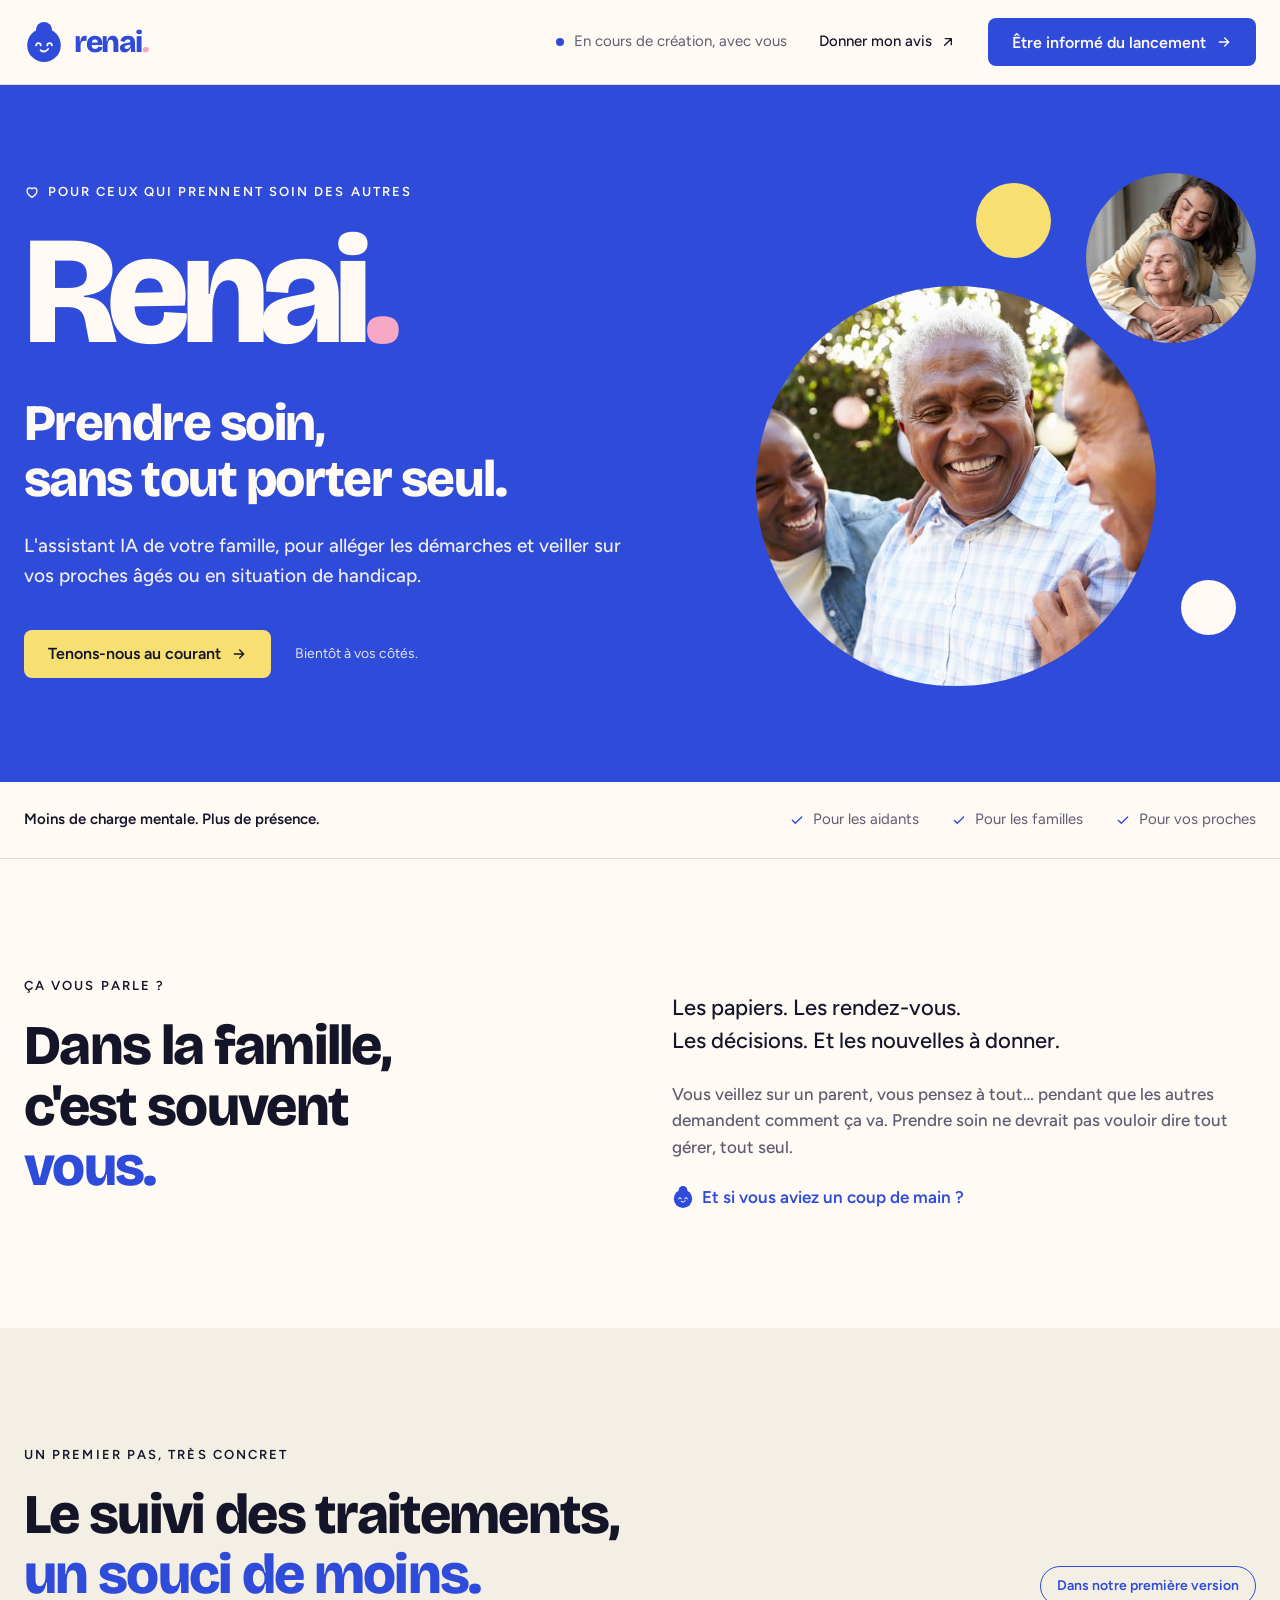
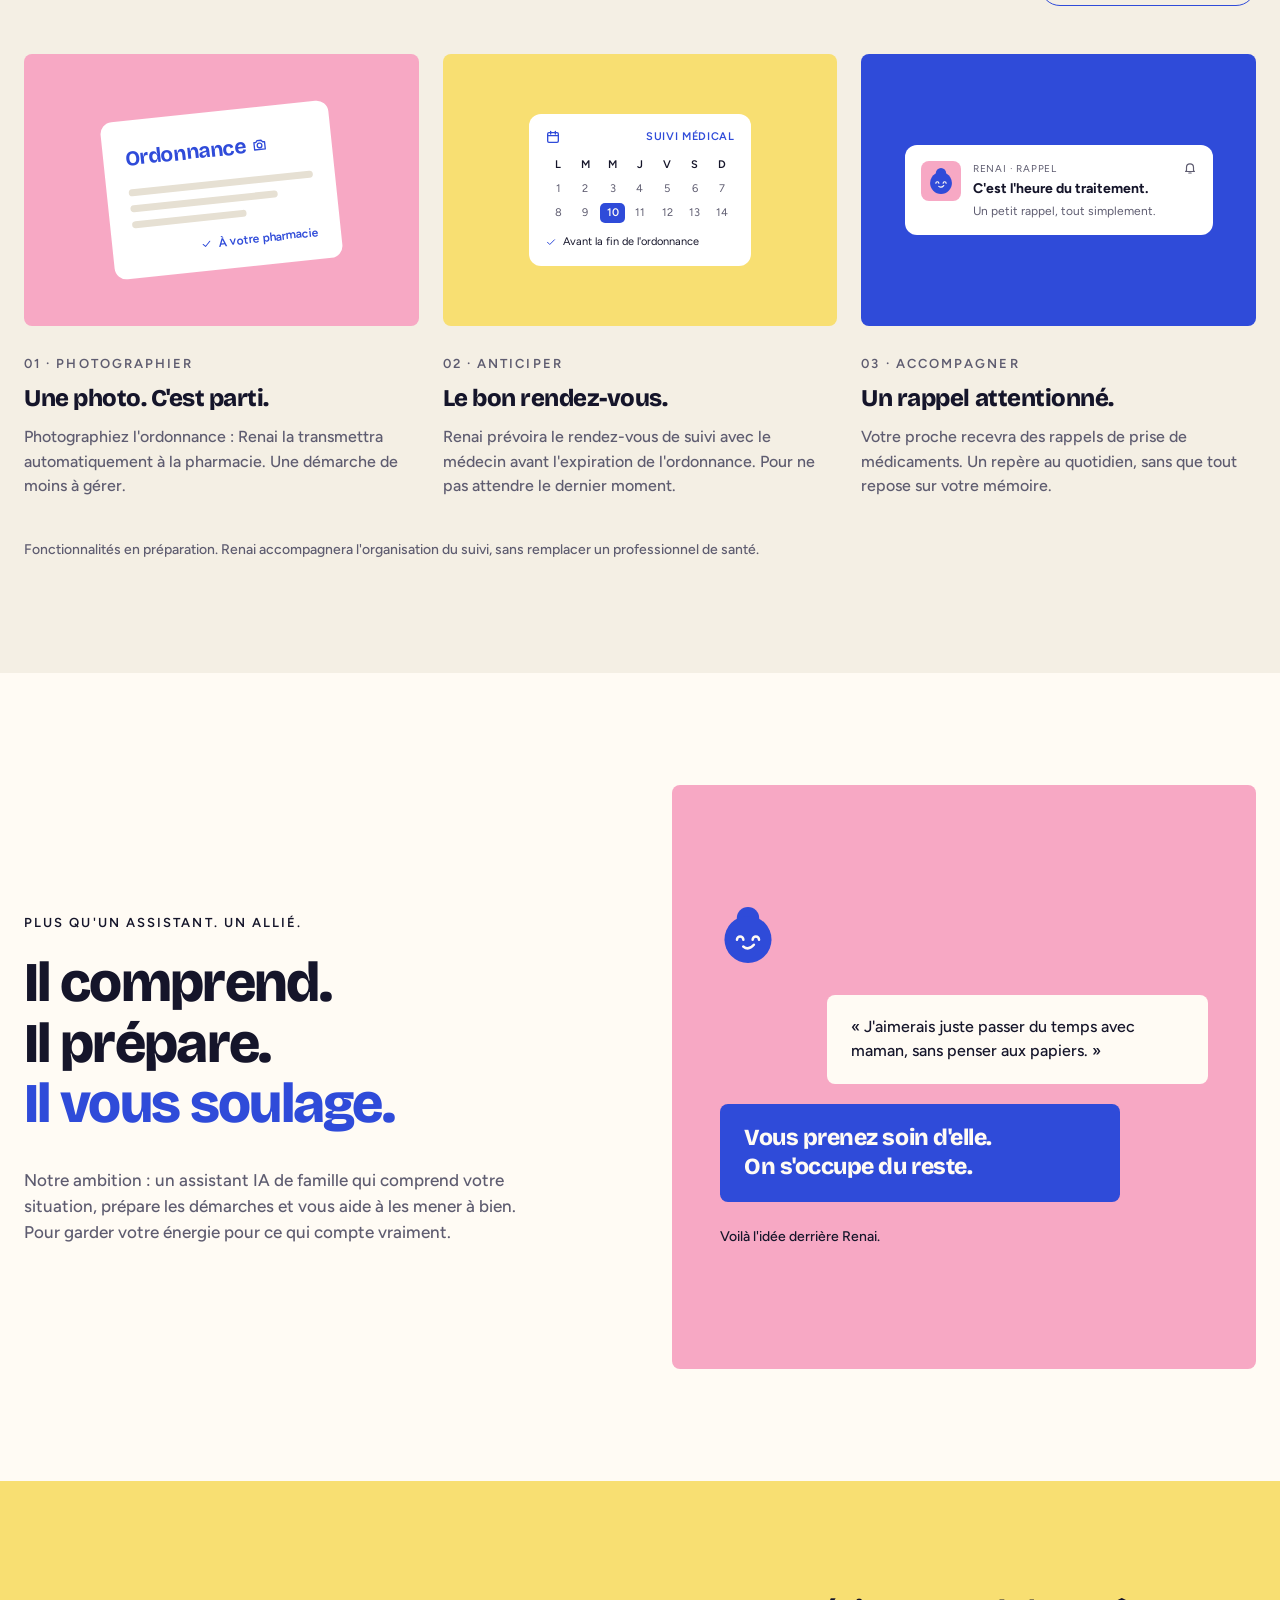
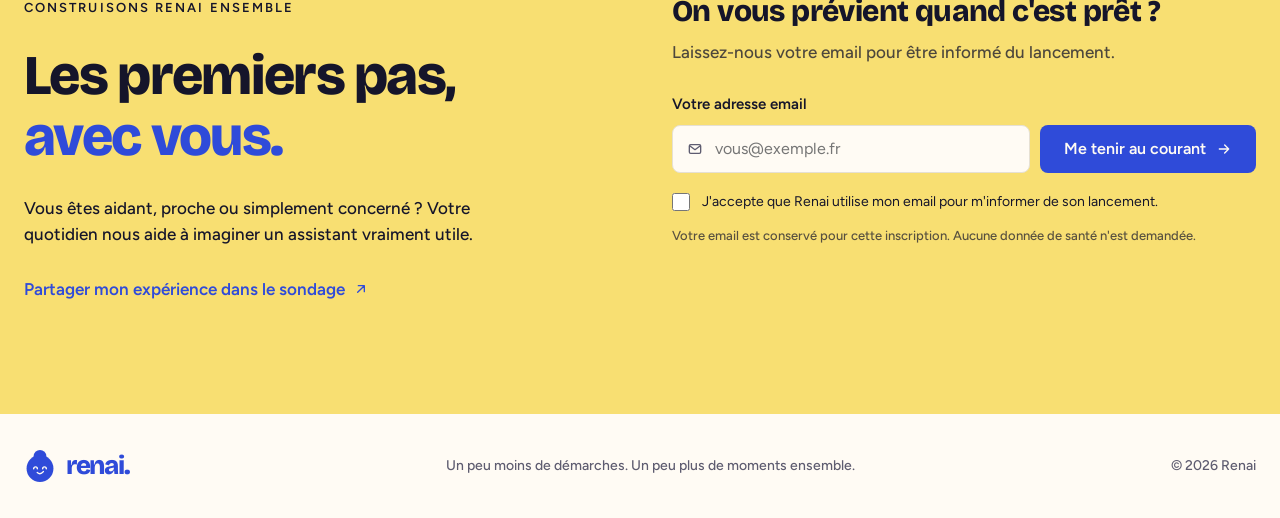
==== particuliers/index.html @ f020fdd1 "Replace B2B landing with new partner-pilot page and add particuliers page Co-Authored-By: Claude Opu" ====
<!doctype html>
<html lang="fr">
<head>
<meta charset="utf-8">
<meta name="viewport" content="width=device-width, initial-scale=1">
<title>Renai, l'assistant IA de votre famille</title>
<meta name="description" content="L'assistant IA de votre famille, pour alléger les démarches et veiller sur vos proches âgés ou en situation de handicap.">
<link rel="preconnect" href="https://fonts.googleapis.com">
<link rel="preconnect" href="https://fonts.gstatic.com" crossorigin>
<link href="https://fonts.googleapis.com/css2?family=Bricolage+Grotesque:opsz,wght@12..96,800&family=Figtree:wght@400;500;600&display=swap" rel="stylesheet">
<link rel="stylesheet" href="../assets/css/base.css">
<style>
  body { font-size: 17px; line-height: 1.55; }
  h1, h2, h3 { letter-spacing: -0.03em; }
  h2 { font-size: clamp(36px, 4.4vw, 56px); line-height: 1.08; }
  h2 em { font-style: normal; color: var(--cobalt); display: block; }
  h3 { font-size: 24px; letter-spacing: -0.02em; line-height: 1.2; }
  .ico { width: 16px; height: 16px; flex: none; fill: none; stroke: currentColor; stroke-width: 2; stroke-linecap: round; stroke-linejoin: round; }

  .eyebrow { display: inline-flex; align-items: center; gap: 8px; font-size: 13px; font-weight: 600; letter-spacing: .16em; text-transform: uppercase; color: var(--encre); margin-bottom: 20px; }
  .muted { color: var(--ardoise); }

  /* Boutons rectangulaires arrondis, sans ombre */
  .btn {
    display: inline-flex; align-items: center; justify-content: center; gap: 10px;
    height: 48px; padding: 0 24px; border: 0; border-radius: var(--radius-s);
    font: 600 16px var(--font-text); text-decoration: none; cursor: pointer;
    transition: transform .12s ease, background-color .15s ease, color .15s ease;
  }
  .btn:hover { transform: translateY(-1px); }
  .btn:focus-visible, input:focus-visible, a:focus-visible { outline: none; box-shadow: var(--focus-ring); }
  .btn-cobalt { background: var(--cobalt); color: var(--lait); }
  .btn-cobalt:hover { background: var(--encre); }
  .btn-beurre { background: var(--beurre); color: var(--encre); }
  .btn-beurre:hover { background: var(--lait); }
  .text-link { display: inline-flex; align-items: center; gap: 8px; font-weight: 600; color: var(--cobalt); text-decoration: none; }
  .text-link:hover { text-decoration: underline; }

  .logo span .dot { color: var(--bonbon); }

  /* Header */
  header { position: sticky; top: 0; z-index: 10; background: var(--lait); border-bottom: var(--border-soft); }
  header .wrap { display: flex; align-items: center; justify-content: space-between; gap: 24px; height: 84px; }
  header nav { display: flex; align-items: center; gap: 32px; font-size: 15px; }
  .status { display: inline-flex; align-items: center; gap: 10px; color: var(--ardoise); }
  .status::before { content: ""; width: 8px; height: 8px; border-radius: 50%; background: var(--cobalt); }
  header nav .link { display: inline-flex; align-items: center; gap: 8px; font-weight: 500; text-decoration: none; }
  header nav .link:hover { text-decoration: underline; }

  /* Hero */
  .hero { background: var(--cobalt); color: var(--lait); padding: 88px 0 96px; overflow: hidden; }
  .hero .wrap { display: grid; grid-template-columns: 1.15fr .85fr; gap: 56px; align-items: center; }
  .hero .eyebrow { color: var(--lait); }
  .wordmark { font-family: var(--font-display); font-weight: 800; font-size: clamp(88px, 12vw, 176px); letter-spacing: -0.05em; line-height: .9; margin-bottom: 36px; }
  .wordmark span { color: var(--bonbon); }
  .hero h1 { font-size: clamp(34px, 4vw, 52px); line-height: 1.08; margin-bottom: 24px; }
  .hero .lead { font-size: 19px; max-width: 32em; opacity: .92; }
  .hero .actions { display: flex; flex-wrap: wrap; align-items: center; gap: 12px 24px; margin-top: 40px; }
  .hero .actions small { font-size: 14px; opacity: .85; }

  /* Photos : deux cadres ronds + pastilles */
  .portraits { position: relative; width: 100%; max-width: 560px; aspect-ratio: 826 / 848; margin-left: auto; }
  .portraits .frame { position: absolute; border-radius: 50%; aspect-ratio: 1; overflow: hidden; }
  .portraits img { width: 100%; height: 100%; object-fit: cover; display: block; }
  .portraits .big { left: 0; bottom: 0; width: 80%; }
  .portraits .big img { object-position: 28% 40%; }
  .portraits .small { right: 0; top: 0; width: 34%; }
  .portraits .small img { object-position: 62% 50%; transform: scale(1.2); transform-origin: 60% 0; }
  .portraits .pastille { position: absolute; border-radius: 50%; }
  .pastille.beurre { background: var(--beurre); width: 15%; aspect-ratio: 1; left: 44%; top: 2%; }
  .pastille.lait { background: var(--lait); width: 11%; aspect-ratio: 1; right: 4%; bottom: 10%; }

  /* Bandeau sous le hero */
  .strip { border-bottom: var(--border-soft); }
  .strip .wrap { display: flex; justify-content: space-between; align-items: center; gap: 16px 32px; flex-wrap: wrap; min-height: 76px; padding-top: 16px; padding-bottom: 16px; font-size: 15px; }
  .strip p { font-weight: 600; }
  .strip ul { list-style: none; display: flex; flex-wrap: wrap; gap: 8px 32px; margin: 0; padding: 0; color: var(--ardoise); }
  .strip li { display: inline-flex; align-items: center; gap: 8px; }
  .strip li .ico { color: var(--cobalt); }

  section { padding: 112px 0; }
  .sable { background: var(--sable); }

  /* Ça vous parle ? */
  .split { display: grid; grid-template-columns: 1fr 1fr; gap: 64px; align-items: start; }
  .split h2 em { display: inline; }
  .echo { font-size: 22px; font-weight: 500; line-height: 1.5; margin: 20px 0 24px; }
  .split .body p + p, .split .body .text-link { margin-top: 24px; }

  /* Suivi des traitements */
  .head-row { display: flex; justify-content: space-between; align-items: flex-end; gap: 24px; flex-wrap: wrap; margin-bottom: 48px; }
  .chip { display: inline-block; padding: 8px 16px; border: 1.5px solid var(--cobalt); border-radius: var(--radius-pill); color: var(--cobalt); font-size: 14px; font-weight: 600; }
  .features { display: grid; grid-template-columns: repeat(3, 1fr); gap: 24px; }
  .feature .visual { aspect-ratio: 1.45; border-radius: var(--radius-s); display: grid; place-items: center; margin-bottom: 28px; overflow: hidden; }
  .feature .kicker { font-size: 13px; font-weight: 600; letter-spacing: .16em; text-transform: uppercase; margin-bottom: 10px; }
  .feature h3 { margin-bottom: 12px; }
  .feature p { color: var(--ardoise); font-size: 16px; }
  .note { margin-top: 40px; font-size: 14px; color: var(--ardoise); }

  .ill-card { background: #fff; border-radius: var(--radius-m); padding: 20px; }
  .v-ordo { background: var(--bonbon); }
  .v-ordo .ill-card { width: 58%; transform: rotate(-6deg); padding: 22px 22px 18px; }
  .v-ordo b { display: flex; align-items: center; gap: 6px; font-family: var(--font-display); font-size: 21px; letter-spacing: -0.02em; color: var(--cobalt); margin-bottom: 14px; }
  .v-ordo .bar { height: 7px; border-radius: 4px; background: var(--ligne); margin-bottom: 9px; }
  .v-ordo .ok { display: flex; justify-content: flex-end; align-items: center; gap: 6px; font-size: 12px; font-weight: 600; color: var(--cobalt); margin-top: 14px; }
  .v-cal { background: var(--beurre); }
  .v-cal .ill-card { width: 56%; padding: 14px 16px 16px; }
  .v-cal .cal-top { display: flex; justify-content: space-between; align-items: center; color: var(--cobalt); font-size: 11px; font-weight: 600; letter-spacing: .06em; margin-bottom: 10px; }
  .v-cal .grid { display: grid; grid-template-columns: repeat(7, 1fr); gap: 4px 2px; text-align: center; font-size: 11px; line-height: 20px; color: var(--ardoise); }
  .v-cal .grid .d { font-weight: 600; color: var(--encre); }
  .v-cal .grid .on { background: var(--cobalt); color: var(--lait); border-radius: 5px; font-weight: 600; }
  .v-cal .ok { display: flex; gap: 6px; align-items: flex-start; font-size: 11px; line-height: 1.3; margin-top: 12px; }
  .v-cal .ok .ico { color: var(--cobalt); width: 12px; height: 12px; margin-top: 1px; }
  .v-notif { background: var(--cobalt); }
  .v-notif .ill-card { width: 78%; display: grid; grid-template-columns: 40px 1fr 14px; gap: 12px; align-items: start; padding: 16px; }
  .v-notif .av { width: 40px; height: 40px; border-radius: var(--radius-s); background: var(--bonbon); display: grid; place-items: center; }
  .v-notif small { display: block; font-size: 10px; letter-spacing: .08em; color: var(--ardoise); text-transform: uppercase; }
  .v-notif strong { display: block; font-size: 14px; line-height: 1.3; margin: 4px 0; }
  .v-notif span { font-size: 12px; line-height: 1.35; color: var(--ardoise); display: block; }
  .v-notif .bell { color: var(--ardoise); width: 14px; height: 14px; }

  /* Allié */
  .ally { display: grid; grid-template-columns: 1fr 1fr; gap: 64px; align-items: center; }
  .ally h2 { margin-bottom: 32px; }
  .ally h2 span { display: block; }
  .ally p { max-width: 30em; }
  .chat { background: var(--bonbon); border-radius: var(--radius-s); padding: 48px; aspect-ratio: 1; display: flex; flex-direction: column; justify-content: center; }
  .chat .bubble { border-radius: var(--radius-s); padding: 20px 24px; }
  .chat .them { background: var(--lait); margin: 32px 0 20px auto; width: 78%; font-size: 16px; }
  .chat .us { background: var(--cobalt); color: var(--lait); width: 82%; font-family: var(--font-display); font-weight: 800; font-size: clamp(19px, 1.8vw, 24px); letter-spacing: -0.02em; line-height: 1.25; }
  .chat .caption { margin-top: 24px; font-size: 14px; }

  /* Construisons ensemble */
  .together { background: var(--beurre); }
  .together .wrap { display: grid; grid-template-columns: 1fr 1fr; gap: 64px; align-items: start; }
  .together h2 { margin-bottom: 28px; }
  .together .intro p { max-width: 28em; margin-bottom: 28px; }
  .signup h3 { font-size: 30px; margin-bottom: 10px; }
  .signup > p { color: var(--encre); opacity: .75; margin-bottom: 28px; }
  .signup label.lbl { display: block; font-weight: 600; font-size: 15px; margin-bottom: 8px; }
  .row-input { display: flex; gap: 10px; }
  .input { flex: 1; display: flex; align-items: center; gap: 10px; background: var(--lait); border: 1px solid var(--ligne); border-radius: var(--radius-s); padding: 0 14px; height: 48px; }
  .input .ico { color: var(--ardoise); }
  .input input { flex: 1; min-width: 0; border: 0; background: transparent; height: 100%; font: 400 16px var(--font-text); color: var(--encre); }
  .input input:focus-visible { box-shadow: none; }
  .input:focus-within { box-shadow: var(--focus-ring); }
  .consent { display: flex; gap: 12px; align-items: flex-start; margin-top: 18px; font-size: 14px; cursor: pointer; }
  .consent input { width: 18px; height: 18px; margin: 2px 0 0; accent-color: var(--cobalt); flex: none; }
  .signup .fine { margin-top: 14px; font-size: 13px; color: var(--encre); opacity: .7; }
  .signup .error { display: none; margin-top: 12px; font-size: 14px; font-weight: 600; color: var(--brique); }
  .signup.invalid .error { display: block; }
  .signup .sent { display: none; }
  .signup.done form { display: none; }
  .signup.done .sent { display: flex; gap: 16px; align-items: center; background: var(--lait); border-radius: var(--radius-s); padding: 20px 24px; font-weight: 600; }

  footer { padding: 36px 0; font-size: 14px; color: var(--ardoise); }
  footer .wrap { display: flex; justify-content: space-between; align-items: center; gap: 16px 32px; flex-wrap: wrap; }
  footer .logo span { font-size: 26px; }

  @media (max-width: 1080px) {
    .features { grid-template-columns: 1fr; max-width: 560px; }
  }
  @media (max-width: 960px) {
    header .status { display: none; }
    .hero .wrap, .split, .ally, .together .wrap { grid-template-columns: 1fr; gap: 48px; }
    .hero .portraits { order: -1; max-width: 320px; margin: 0 auto; }
    .chat { max-width: 520px; }
  }
  @media (max-width: 640px) {
    header .wrap { height: 68px; }
    header nav .link { display: none; }
    header .btn { height: 40px; padding: 0 14px; font-size: 14px; white-space: nowrap; gap: 6px; }
    .logo span { font-size: 26px; }
    .hero { padding: 48px 0 64px; }
    .hero .portraits { max-width: 240px; }
    .wordmark { margin-bottom: 24px; }
    section { padding: 72px 0; }
    .btn { height: 52px; }
    .chat { padding: 28px; aspect-ratio: auto; }
    .row-input { flex-direction: column; }
    .row-input .btn { width: 100%; }
  }
</style>
</head>
<body>

<svg width="0" height="0" style="position:absolute" aria-hidden="true">
  <defs>
    <!-- Personnage « complice » : un rond + un chignon (Renee Mark) -->
    <symbol id="renai-complice" viewBox="0 0 100 100">
      <circle cx="50" cy="20" r="20" fill="var(--body, #2F4BD9)"/>
      <circle cx="50" cy="58" r="42" fill="var(--body, #2F4BD9)"/>
      <path d="M30.3 58.5a5.7 5.7 0 0 1 11.4 0M58.3 58.5a5.7 5.7 0 0 1 11.4 0" fill="none" stroke="var(--face, #FFFBF4)" stroke-width="4.5" stroke-linecap="round"/>
      <path d="M41.5 70.5q9.5 8 19 -3" fill="none" stroke="var(--face, #FFFBF4)" stroke-width="4.5" stroke-linecap="round"/>
    </symbol>
    <symbol id="i-arrow" viewBox="0 0 24 24"><path d="M5 12h14M13 6l6 6-6 6"/></symbol>
    <symbol id="i-out" viewBox="0 0 24 24"><path d="M7 17 17 7M8 7h9v9"/></symbol>
    <symbol id="i-check" viewBox="0 0 24 24"><path d="m5 12.5 4.5 4.5L19 7.5"/></symbol>
    <symbol id="i-heart" viewBox="0 0 24 24"><path d="M12 20s-7.5-4.6-7.5-10.2A4.3 4.3 0 0 1 12 7.2a4.3 4.3 0 0 1 7.5 2.6C19.5 15.4 12 20 12 20z"/></symbol>
    <symbol id="i-camera" viewBox="0 0 24 24"><path d="M4 8h3l2-2.5h6L17 8h3v11H4z"/><circle cx="12" cy="13" r="3.5"/></symbol>
    <symbol id="i-cal" viewBox="0 0 24 24"><rect x="4" y="5.5" width="16" height="14.5" rx="2"/><path d="M4 10h16M8.5 3.5v4M15.5 3.5v4"/></symbol>
    <symbol id="i-bell" viewBox="0 0 24 24"><path d="M6 16.5V11a6 6 0 0 1 12 0v5.5l1.5 1.5h-15zM10 20.5h4"/></symbol>
    <symbol id="i-mail" viewBox="0 0 24 24"><rect x="3.5" y="5.5" width="17" height="13" rx="2"/><path d="m4 7 8 6 8-6"/></symbol>
  </defs>
</svg>

<header>
  <div class="wrap">
    <a class="logo" href="#top" aria-label="Renai, accueil">
      <svg class="mark" width="40" height="40"><use href="#renai-complice"/></svg>
      <span>renai<span class="dot">.</span></span>
    </a>
    <nav>
      <span class="status">En cours de création, avec vous</span>
      <!-- À brancher : lien du sondage -->
      <a class="link survey-link" href="#ensemble">Donner mon avis <svg class="ico"><use href="#i-out"/></svg></a>
      <a class="btn btn-cobalt" href="#inscription">Être informé du lancement <svg class="ico"><use href="#i-arrow"/></svg></a>
    </nav>
  </div>
</header>

<main id="top">

  <!-- Hero -->
  <section class="hero">
    <div class="wrap">
      <div>
        <p class="eyebrow"><svg class="ico"><use href="#i-heart"/></svg>Pour ceux qui prennent soin des autres</p>
        <p class="wordmark" aria-hidden="true">Renai<span>.</span></p>
        <h1>Prendre soin,<br>sans tout porter seul.</h1>
        <p class="lead">L'assistant IA de votre famille, pour alléger les démarches et veiller sur vos proches âgés ou en situation de handicap.</p>
        <div class="actions">
          <a class="btn btn-beurre" href="#inscription">Tenons-nous au courant <svg class="ico"><use href="#i-arrow"/></svg></a>
          <small>Bientôt à vos côtés.</small>
        </div>
      </div>

      <div class="portraits">
        <span class="pastille beurre" aria-hidden="true"></span>
        <div class="frame small"><img src="../assets/daughter-with-mother.jpg" alt="Une fille enlace sa mère âgée, assise dans un fauteuil" width="612" height="408"></div>
        <div class="frame big"><img src="../assets/sons-with-Father.jpg" alt="Deux fils rient avec leur père âgé dans un jardin" width="1000" height="667"></div>
        <span class="pastille lait" aria-hidden="true"></span>
      </div>
    </div>
  </section>

  <div class="strip">
    <div class="wrap">
      <p>Moins de charge mentale. Plus de présence.</p>
      <ul>
        <li><svg class="ico"><use href="#i-check"/></svg>Pour les aidants</li>
        <li><svg class="ico"><use href="#i-check"/></svg>Pour les familles</li>
        <li><svg class="ico"><use href="#i-check"/></svg>Pour vos proches</li>
      </ul>
    </div>
  </div>

  <!-- Ça vous parle ? -->
  <section>
    <div class="wrap split">
      <div>
        <p class="eyebrow">Ça vous parle ?</p>
        <h2>Dans la famille,<br>c'est souvent<br><em>vous.</em></h2>
      </div>
      <div class="body">
        <p class="echo">Les papiers. Les rendez-vous.<br>Les décisions. Et les nouvelles à donner.</p>
        <p class="muted">Vous veillez sur un parent, vous pensez à tout… pendant que les autres demandent comment ça va. Prendre soin ne devrait pas vouloir dire tout gérer, tout seul.</p>
        <a class="text-link" href="#traitements"><svg width="22" height="22"><use href="#renai-complice"/></svg>Et si vous aviez un coup de main ?</a>
      </div>
    </div>
  </section>

  <!-- Suivi des traitements -->
  <section id="traitements" class="sable">
    <div class="wrap">
      <p class="eyebrow">Un premier pas, très concret</p>
      <div class="head-row">
        <h2>Le suivi des traitements,<em>un souci de moins.</em></h2>
        <span class="chip">Dans notre première version</span>
      </div>

      <div class="features">
        <article class="feature">
          <div class="visual v-ordo" aria-hidden="true">
            <div class="ill-card">
              <b>Ordonnance <svg class="ico"><use href="#i-camera"/></svg></b>
              <div class="bar"></div><div class="bar" style="width:80%"></div><div class="bar" style="width:62%"></div>
              <div class="ok"><svg class="ico" style="width:12px;height:12px"><use href="#i-check"/></svg>À votre pharmacie</div>
            </div>
          </div>
          <p class="kicker">01 · Photographier</p>
          <h3>Une photo. C'est parti.</h3>
          <p>Photographiez l'ordonnance : Renai la transmettra automatiquement à la pharmacie. Une démarche de moins à gérer.</p>
        </article>

        <article class="feature">
          <div class="visual v-cal" aria-hidden="true">
            <div class="ill-card">
              <div class="cal-top"><svg class="ico"><use href="#i-cal"/></svg>SUIVI MÉDICAL</div>
              <div class="grid">
                <span class="d">L</span><span class="d">M</span><span class="d">M</span><span class="d">J</span><span class="d">V</span><span class="d">S</span><span class="d">D</span>
                <span>1</span><span>2</span><span>3</span><span>4</span><span>5</span><span>6</span><span>7</span>
                <span>8</span><span>9</span><span class="on">10</span><span>11</span><span>12</span><span>13</span><span>14</span>
              </div>
              <div class="ok"><svg class="ico"><use href="#i-check"/></svg>Avant la fin de l'ordonnance</div>
            </div>
          </div>
          <p class="kicker">02 · Anticiper</p>
          <h3>Le bon rendez-vous.</h3>
          <p>Renai prévoira le rendez-vous de suivi avec le médecin avant l'expiration de l'ordonnance. Pour ne pas attendre le dernier moment.</p>
        </article>

        <article class="feature">
          <div class="visual v-notif" aria-hidden="true">
            <div class="ill-card">
              <div class="av"><svg width="26" height="26"><use href="#renai-complice"/></svg></div>
              <div>
                <small>Renai · Rappel</small>
                <strong>C'est l'heure du traitement.</strong>
                <span>Un petit rappel, tout simplement.</span>
              </div>
              <svg class="ico bell"><use href="#i-bell"/></svg>
            </div>
          </div>
          <p class="kicker">03 · Accompagner</p>
          <h3>Un rappel attentionné.</h3>
          <p>Votre proche recevra des rappels de prise de médicaments. Un repère au quotidien, sans que tout repose sur votre mémoire.</p>
        </article>
      </div>

      <p class="note">Fonctionnalités en préparation. Renai accompagnera l'organisation du suivi, sans remplacer un professionnel de santé.</p>
    </div>
  </section>

  <!-- Allié -->
  <section>
    <div class="wrap ally">
      <div>
        <p class="eyebrow">Plus qu'un assistant. Un allié.</p>
        <h2><span>Il comprend.</span><span>Il prépare.</span><em>Il vous soulage.</em></h2>
        <p class="muted">Notre ambition : un assistant IA de famille qui comprend votre situation, prépare les démarches et vous aide à les mener à bien. Pour garder votre énergie pour ce qui compte vraiment.</p>
      </div>
      <div class="chat">
        <svg width="56" height="56" aria-hidden="true"><use href="#renai-complice"/></svg>
        <p class="bubble them">«&nbsp;J'aimerais juste passer du temps avec maman, sans penser aux papiers.&nbsp;»</p>
        <p class="bubble us">Vous prenez soin d'elle.<br>On s'occupe du reste.</p>
        <p class="caption">Voilà l'idée derrière Renai.</p>
      </div>
    </div>
  </section>

  <!-- Construisons ensemble -->
  <section id="ensemble" class="together">
    <div class="wrap">
      <div class="intro">
        <p class="eyebrow">Construisons Renai ensemble</p>
        <h2>Les premiers pas,<em>avec vous.</em></h2>
        <p>Vous êtes aidant, proche ou simplement concerné ? Votre quotidien nous aide à imaginer un assistant vraiment utile.</p>
        <!-- À brancher : lien du sondage -->
        <a class="text-link survey-link" href="#ensemble">Partager mon expérience dans le sondage <svg class="ico"><use href="#i-out"/></svg></a>
      </div>

      <div class="signup" id="inscription">
        <h3>On vous prévient quand c'est prêt ?</h3>
        <p>Laissez-nous votre email pour être informé du lancement.</p>
        <form id="signup-form" novalidate>
          <label class="lbl" for="email">Votre adresse email</label>
          <div class="row-input">
            <div class="input">
              <svg class="ico"><use href="#i-mail"/></svg>
              <input id="email" name="email" type="email" autocomplete="email" placeholder="vous@exemple.fr" required>
            </div>
            <button class="btn btn-cobalt" type="submit">Me tenir au courant <svg class="ico"><use href="#i-arrow"/></svg></button>
          </div>
          <label class="consent"><input type="checkbox" name="consent" required>J'accepte que Renai utilise mon email pour m'informer de son lancement.</label>
          <p class="error" role="alert">Indiquez une adresse email valide et cochez la case pour continuer.</p>
          <p class="fine">Votre email est conservé pour cette inscription. Aucune donnée de santé n'est demandée.</p>
        </form>
        <div class="sent" role="status">
          <svg width="48" height="48" aria-hidden="true"><use href="#renai-complice"/></svg>
          <span>C'est noté. On vous écrit dès que Renai est prêt.</span>
        </div>
      </div>
    </div>
  </section>

</main>

<footer>
  <div class="wrap">
    <a class="logo" href="#top" aria-label="Renai, retour en haut">
      <svg class="mark" width="32" height="32"><use href="#renai-complice"/></svg>
      <span>renai.</span>
    </a>
    <p>Un peu moins de démarches. Un peu plus de moments ensemble.</p>
    <p>© 2026 Renai</p>
  </div>
</footer>

<script>
  // À brancher : URL du sondage (Tally, Typeform...). Vide = les liens restent sur la section « Construisons ensemble ».
  const SURVEY_URL = "";
  // À brancher : URL qui reçoit les inscriptions. Vide = confirmation locale uniquement.
  const SIGNUP_ENDPOINT = "";

  if (SURVEY_URL) document.querySelectorAll('.survey-link').forEach(a => {
    a.href = SURVEY_URL; a.target = '_blank'; a.rel = 'noopener';
  });

  const box = document.querySelector('.signup');
  const form = document.getElementById('signup-form');
  form.addEventListener('submit', async e => {
    e.preventDefault();
    const invalid = [...form.querySelectorAll('[required]')].find(f => !f.checkValidity());
    box.classList.toggle('invalid', !!invalid);
    if (invalid) { invalid.focus(); return; }
    const data = { email: form.email.value, consent: true, source: 'particuliers' };
    if (SIGNUP_ENDPOINT) {
      try {
        await fetch(SIGNUP_ENDPOINT, { method: 'POST', headers: { 'Content-Type': 'application/json' }, body: JSON.stringify(data) });
      } catch (err) { console.error(err); }
    } else {
      console.log('Inscription (aucun endpoint configuré) :', data);
    }
    box.classList.add('done');
  });
</script>
</body>
</html>
---- assets/css/base.css ----
/* Socle de la page particuliers (la page B2B utilise tokens.css + b2b.css) */

/* Tokens : Renée Design System v1.0 (tokens.css) */
:root {
  --cobalt: #2F4BD9; --lait: #FFFBF4; --encre: #15152A; --bonbon: #F7A8C4; --beurre: #F8DF72;
  --sable: #F4EFE4; --ligne: #E6E0D3; --ardoise: #5E5C70; --brique: #C2502E;
  --font-display: 'Bricolage Grotesque', sans-serif;
  --font-text: 'Figtree', sans-serif;
  --radius-s: 8px; --radius-m: 12px; --radius-l: 20px; --radius-pill: 999px;
  --border-strong: 1.5px solid var(--encre);
  --border-soft: 1px solid var(--ligne);
  --focus-ring: 0 0 0 3px var(--bonbon);
  --wrap: 1440px;
}
* { box-sizing: border-box; }
html { scroll-behavior: smooth; }
body {
  margin: 0; background: var(--lait); color: var(--encre);
  font-family: var(--font-text); font-size: 19px; line-height: 1.3;
  -webkit-font-smoothing: antialiased;
}
h1, h2, h3 { font-family: var(--font-display); font-weight: 800; margin: 0; line-height: 1.02; }
p { margin: 0; font-weight: 500;}
a { color: inherit; }
.wrap { max-width: var(--wrap); margin: 0 auto; padding: 0 24px; }

/* Logo : personnage + logotype bas de casse */
.mark { display: block; flex: none; }
.logo { display: inline-flex; align-items: center; gap: 10px; text-decoration: none; }
.logo span { font-family: var(--font-display); font-weight: 800; font-size: 30px; letter-spacing: -0.05em; color: var(--cobalt); line-height: 1; }

@media (max-width: 640px) {
  .wrap { padding: 0 16px; }
}
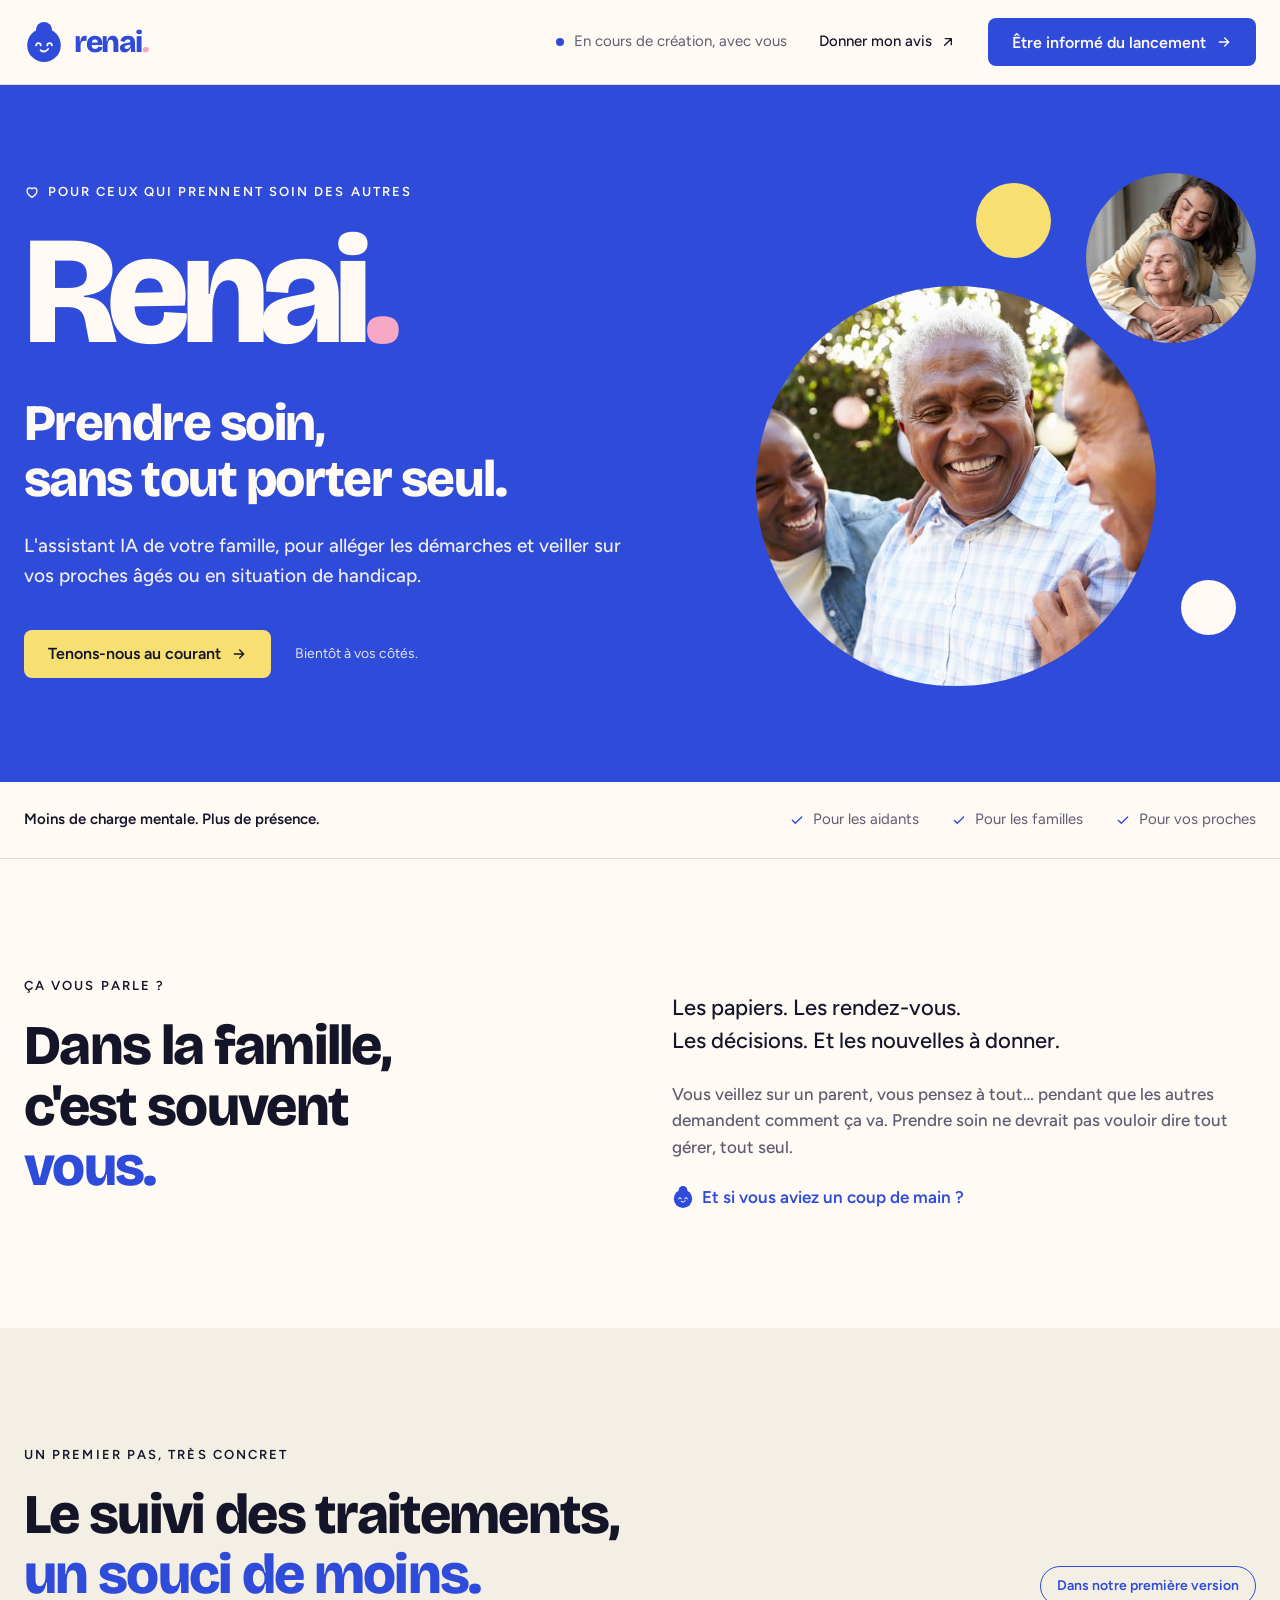
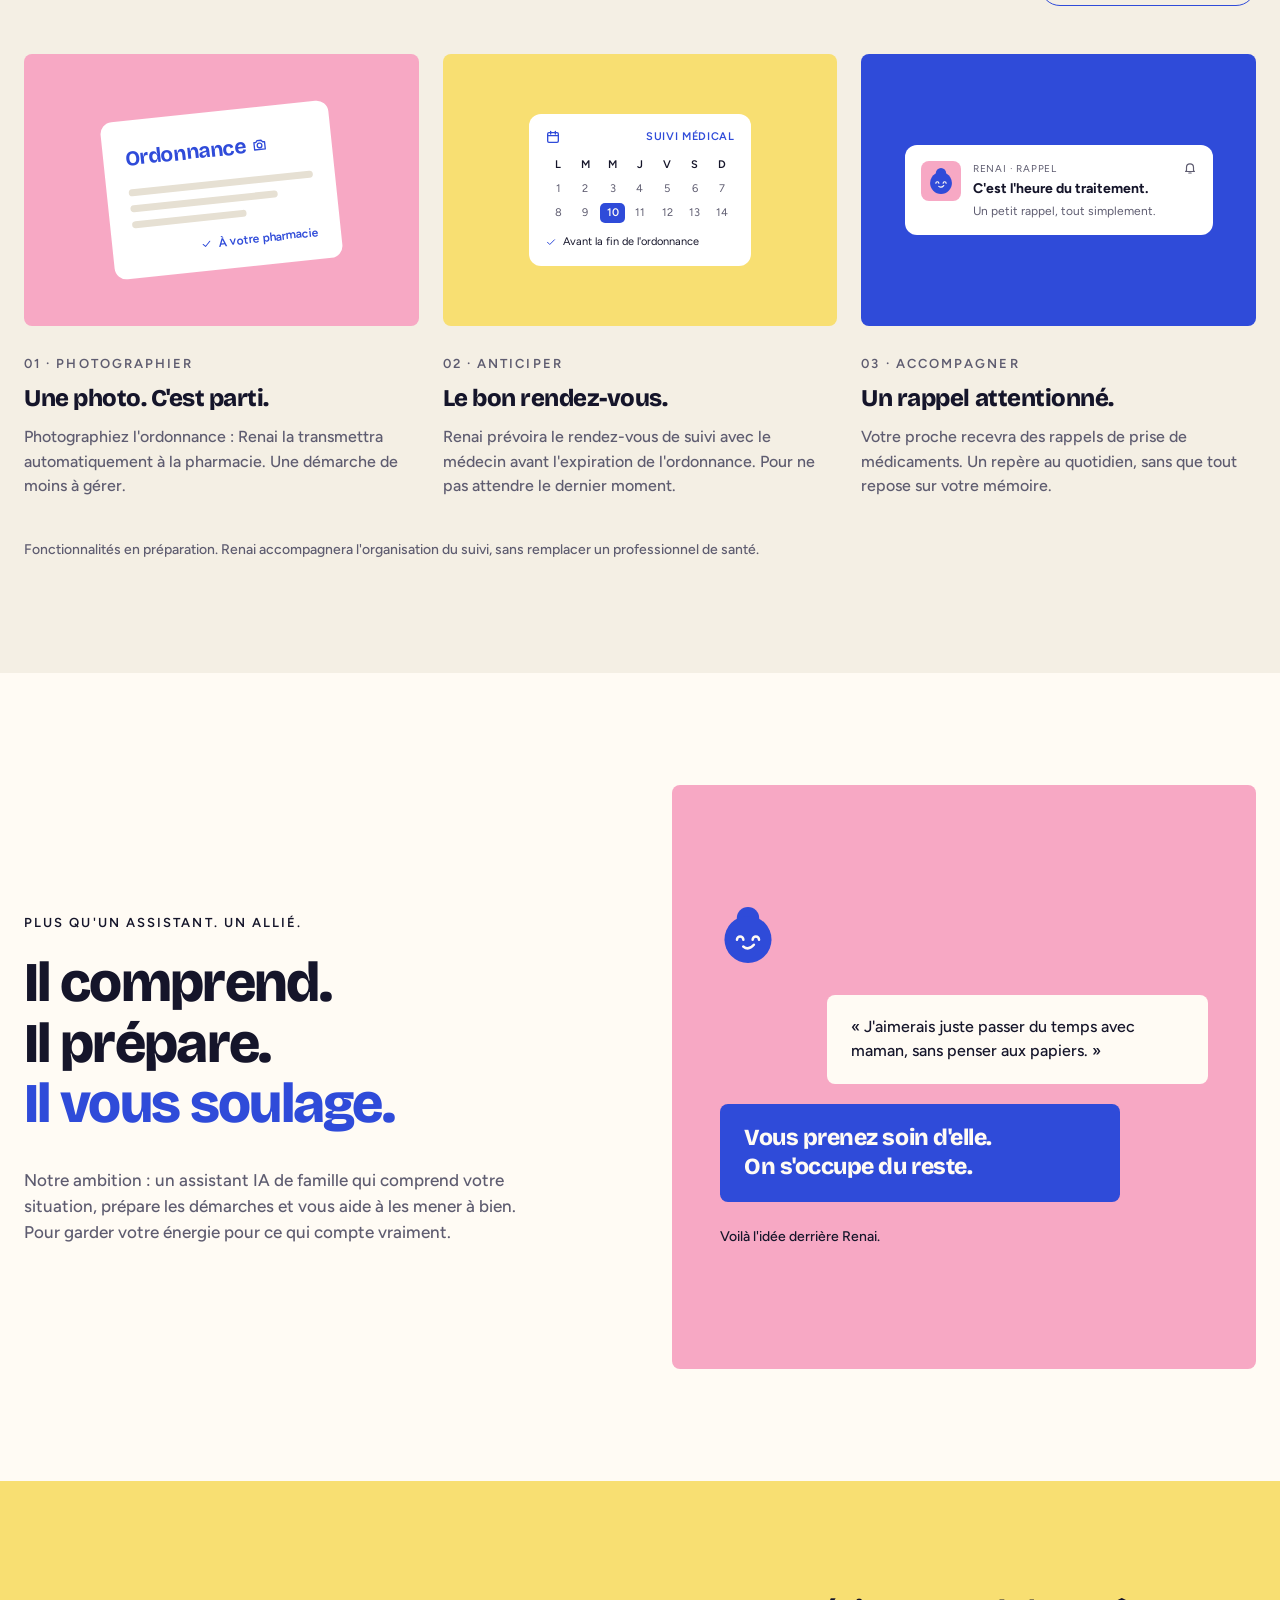
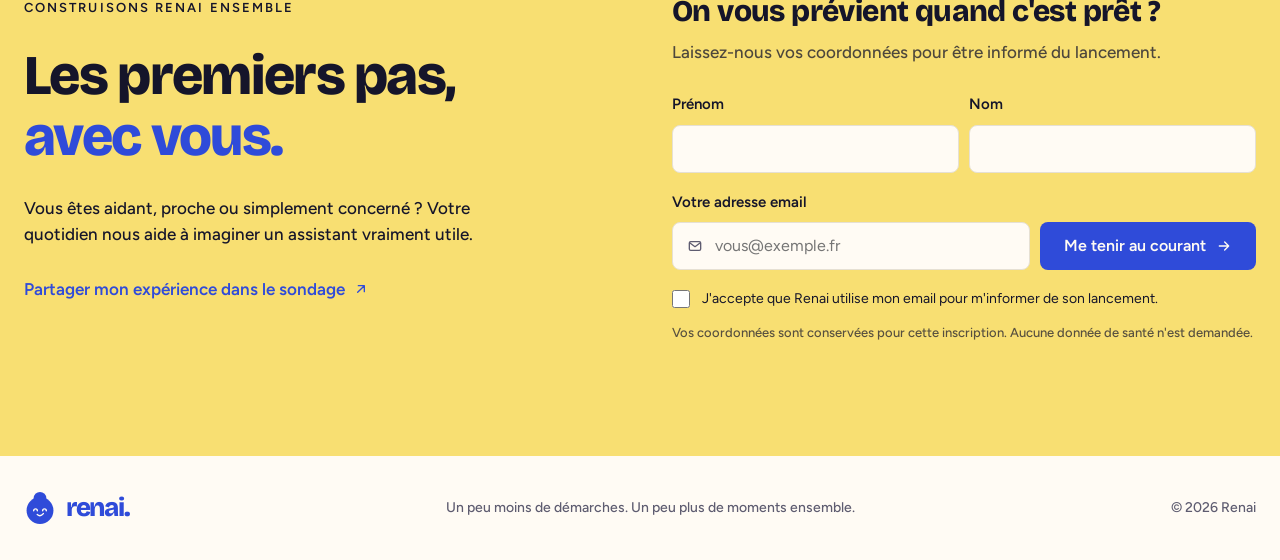
==== commit 10a58d71: "Particuliers : sondage Tally et inscriptions HubSpot - Liens « Donner mon avis » et « Partager mon e" ====
--- a/particuliers/index.html
+++ b/particuliers/index.html
@@ -1,6 +1,14 @@
 <!doctype html>
 <html lang="fr">
 <head>
+  <!-- Google tag (gtag.js) -->
+  <script async src="https://www.googletagmanager.com/gtag/js?id=G-WM7BD0B0P1"></script>
+  <script>
+    window.dataLayer = window.dataLayer || [];
+    function gtag(){dataLayer.push(arguments);}
+    gtag('js', new Date());
+    gtag('config', 'G-WM7BD0B0P1');
+  </script>
 <meta charset="utf-8">
 <meta name="viewport" content="width=device-width, initial-scale=1">
 <title>Renai, l'assistant IA de votre famille</title>
@@ -9,6 +17,7 @@
 <link rel="preconnect" href="https://fonts.gstatic.com" crossorigin>
 <link href="https://fonts.googleapis.com/css2?family=Bricolage+Grotesque:opsz,wght@12..96,800&family=Figtree:wght@400;500;600&display=swap" rel="stylesheet">
 <link rel="stylesheet" href="../assets/css/base.css">
+<script src="../assets/js/config.js"></script>
 <style>
   body { font-size: 17px; line-height: 1.55; }
   h1, h2, h3 { letter-spacing: -0.03em; }
@@ -138,6 +147,7 @@
   .signup h3 { font-size: 30px; margin-bottom: 10px; }
   .signup > p { color: var(--encre); opacity: .75; margin-bottom: 28px; }
   .signup label.lbl { display: block; font-weight: 600; font-size: 15px; margin-bottom: 8px; }
+  .row-names { display: grid; grid-template-columns: 1fr 1fr; gap: 10px; margin-bottom: 18px; }
   .row-input { display: flex; gap: 10px; }
   .input { flex: 1; display: flex; align-items: center; gap: 10px; background: var(--lait); border: 1px solid var(--ligne); border-radius: var(--radius-s); padding: 0 14px; height: 48px; }
   .input .ico { color: var(--ardoise); }
@@ -148,7 +158,7 @@
   .consent input { width: 18px; height: 18px; margin: 2px 0 0; accent-color: var(--cobalt); flex: none; }
   .signup .fine { margin-top: 14px; font-size: 13px; color: var(--encre); opacity: .7; }
   .signup .error { display: none; margin-top: 12px; font-size: 14px; font-weight: 600; color: var(--brique); }
-  .signup.invalid .error { display: block; }
+  .signup.invalid .error-fields, .signup.failed .error-send { display: block; }
   .signup .sent { display: none; }
   .signup.done form { display: none; }
   .signup.done .sent { display: flex; gap: 16px; align-items: center; background: var(--lait); border-radius: var(--radius-s); padding: 20px 24px; font-weight: 600; }
@@ -178,6 +188,7 @@
     .btn { height: 52px; }
     .chat { padding: 28px; aspect-ratio: auto; }
     .row-input { flex-direction: column; }
+    .row-names { grid-template-columns: 1fr; }
     .row-input .btn { width: 100%; }
   }
 </style>
@@ -362,8 +373,18 @@
 
       <div class="signup" id="inscription">
         <h3>On vous prévient quand c'est prêt ?</h3>
-        <p>Laissez-nous votre email pour être informé du lancement.</p>
+        <p>Laissez-nous vos coordonnées pour être informé du lancement.</p>
         <form id="signup-form" novalidate>
+          <div class="row-names">
+            <div>
+              <label class="lbl" for="firstname">Prénom</label>
+              <div class="input"><input id="firstname" name="firstname" type="text" autocomplete="given-name" required></div>
+            </div>
+            <div>
+              <label class="lbl" for="lastname">Nom</label>
+              <div class="input"><input id="lastname" name="lastname" type="text" autocomplete="family-name" required></div>
+            </div>
+          </div>
           <label class="lbl" for="email">Votre adresse email</label>
           <div class="row-input">
             <div class="input">
@@ -372,9 +393,10 @@
             </div>
             <button class="btn btn-cobalt" type="submit">Me tenir au courant <svg class="ico"><use href="#i-arrow"/></svg></button>
           </div>
-          <label class="consent"><input type="checkbox" name="consent" required>J'accepte que Renai utilise mon email pour m'informer de son lancement.</label>
-          <p class="error" role="alert">Indiquez une adresse email valide et cochez la case pour continuer.</p>
-          <p class="fine">Votre email est conservé pour cette inscription. Aucune donnée de santé n'est demandée.</p>
+          <label class="consent"><input type="checkbox" name="consent" required><span id="consent-text">J'accepte que Renai utilise mon email pour m'informer de son lancement.</span></label>
+          <p class="error error-fields" role="alert">Indiquez votre prénom, votre nom, une adresse email valide et cochez la case pour continuer.</p>
+          <p class="error error-send" role="alert">L'inscription n'a pas pu être envoyée. Veuillez réessayer dans un instant.</p>
+          <p class="fine">Vos coordonnées sont conservées pour cette inscription. Aucune donnée de santé n'est demandée.</p>
         </form>
         <div class="sent" role="status">
           <svg width="48" height="48" aria-hidden="true"><use href="#renai-complice"/></svg>
@@ -399,9 +421,24 @@
 
 <script>
   // À brancher : URL du sondage (Tally, Typeform...). Vide = les liens restent sur la section « Construisons ensemble ».
-  const SURVEY_URL = "";
-  // À brancher : URL qui reçoit les inscriptions. Vide = confirmation locale uniquement.
-  const SIGNUP_ENDPOINT = "";
+  const SURVEY_URL = "https://tally.so/r/44WY8r";
+  // Inscriptions envoyées au formulaire HubSpot HUBSPOT_PARTICULIERS (assets/js/config.js).
+  // FORM_GUID vide = confirmation locale uniquement.
+  const contact = window.RENAI_CONTACT || {};
+  const hubspot = { ...contact.HUBSPOT, ...contact.HUBSPOT_PARTICULIERS };
+  const SIGNUP_ENDPOINT = hubspot.PORTAL_ID && hubspot.FORM_GUID
+    ? `${hubspot.API_HOST || 'https://api.hsforms.com'}/submissions/v3/integration/submit/${encodeURIComponent(hubspot.PORTAL_ID)}/${encodeURIComponent(hubspot.FORM_GUID)}`
+    : '';
+
+  function hubspotPayload(data) {
+    const hutk = document.cookie.match(/(?:^|;\s*)hubspotutk=([^;]+)/)?.[1];
+    const fields = ['firstname', 'lastname', 'email'].map(name => ({ objectTypeId: '0-1', name, value: data[name] }));
+    // Base légale RGPD : consentement explicite donné par la case à cocher.
+    const text = document.getElementById('consent-text').textContent.trim();
+    const consent = { consentToProcess: true, text };
+    if (hubspot.SUBSCRIPTION_TYPE_ID) consent.communications = [{ value: true, subscriptionTypeId: Number(hubspot.SUBSCRIPTION_TYPE_ID), text }];
+    return { fields, context: { ...(hutk && { hutk }), pageUri: location.href, pageName: document.title }, legalConsentOptions: { consent } };
+  }
 
   if (SURVEY_URL) document.querySelectorAll('.survey-link').forEach(a => {
     a.href = SURVEY_URL; a.target = '_blank'; a.rel = 'noopener';
@@ -409,16 +446,30 @@
 
   const box = document.querySelector('.signup');
   const form = document.getElementById('signup-form');
+  const submit = form.querySelector('[type=submit]');
   form.addEventListener('submit', async e => {
     e.preventDefault();
+    box.classList.remove('failed');
     const invalid = [...form.querySelectorAll('[required]')].find(f => !f.checkValidity());
     box.classList.toggle('invalid', !!invalid);
     if (invalid) { invalid.focus(); return; }
-    const data = { email: form.email.value, consent: true, source: 'particuliers' };
+    const data = {
+      firstname: form.firstname.value.trim(),
+      lastname: form.lastname.value.trim(),
+      email: form.email.value.trim()
+    };
     if (SIGNUP_ENDPOINT) {
+      submit.disabled = true;
       try {
-        await fetch(SIGNUP_ENDPOINT, { method: 'POST', headers: { 'Content-Type': 'application/json' }, body: JSON.stringify(data) });
-      } catch (err) { console.error(err); }
+        const response = await fetch(SIGNUP_ENDPOINT, { method: 'POST', headers: { 'Content-Type': 'application/json', 'Accept': 'application/json' }, body: JSON.stringify(hubspotPayload(data)), signal: AbortSignal.timeout(15000) });
+        if (!response.ok) {
+          console.error('Renai — échec de l’inscription', response.status, await response.text().catch(() => ''));
+          throw new Error('Request failed');
+        }
+      } catch {
+        box.classList.add('failed');
+        return;
+      } finally { submit.disabled = false; }
     } else {
       console.log('Inscription (aucun endpoint configuré) :', data);
     }
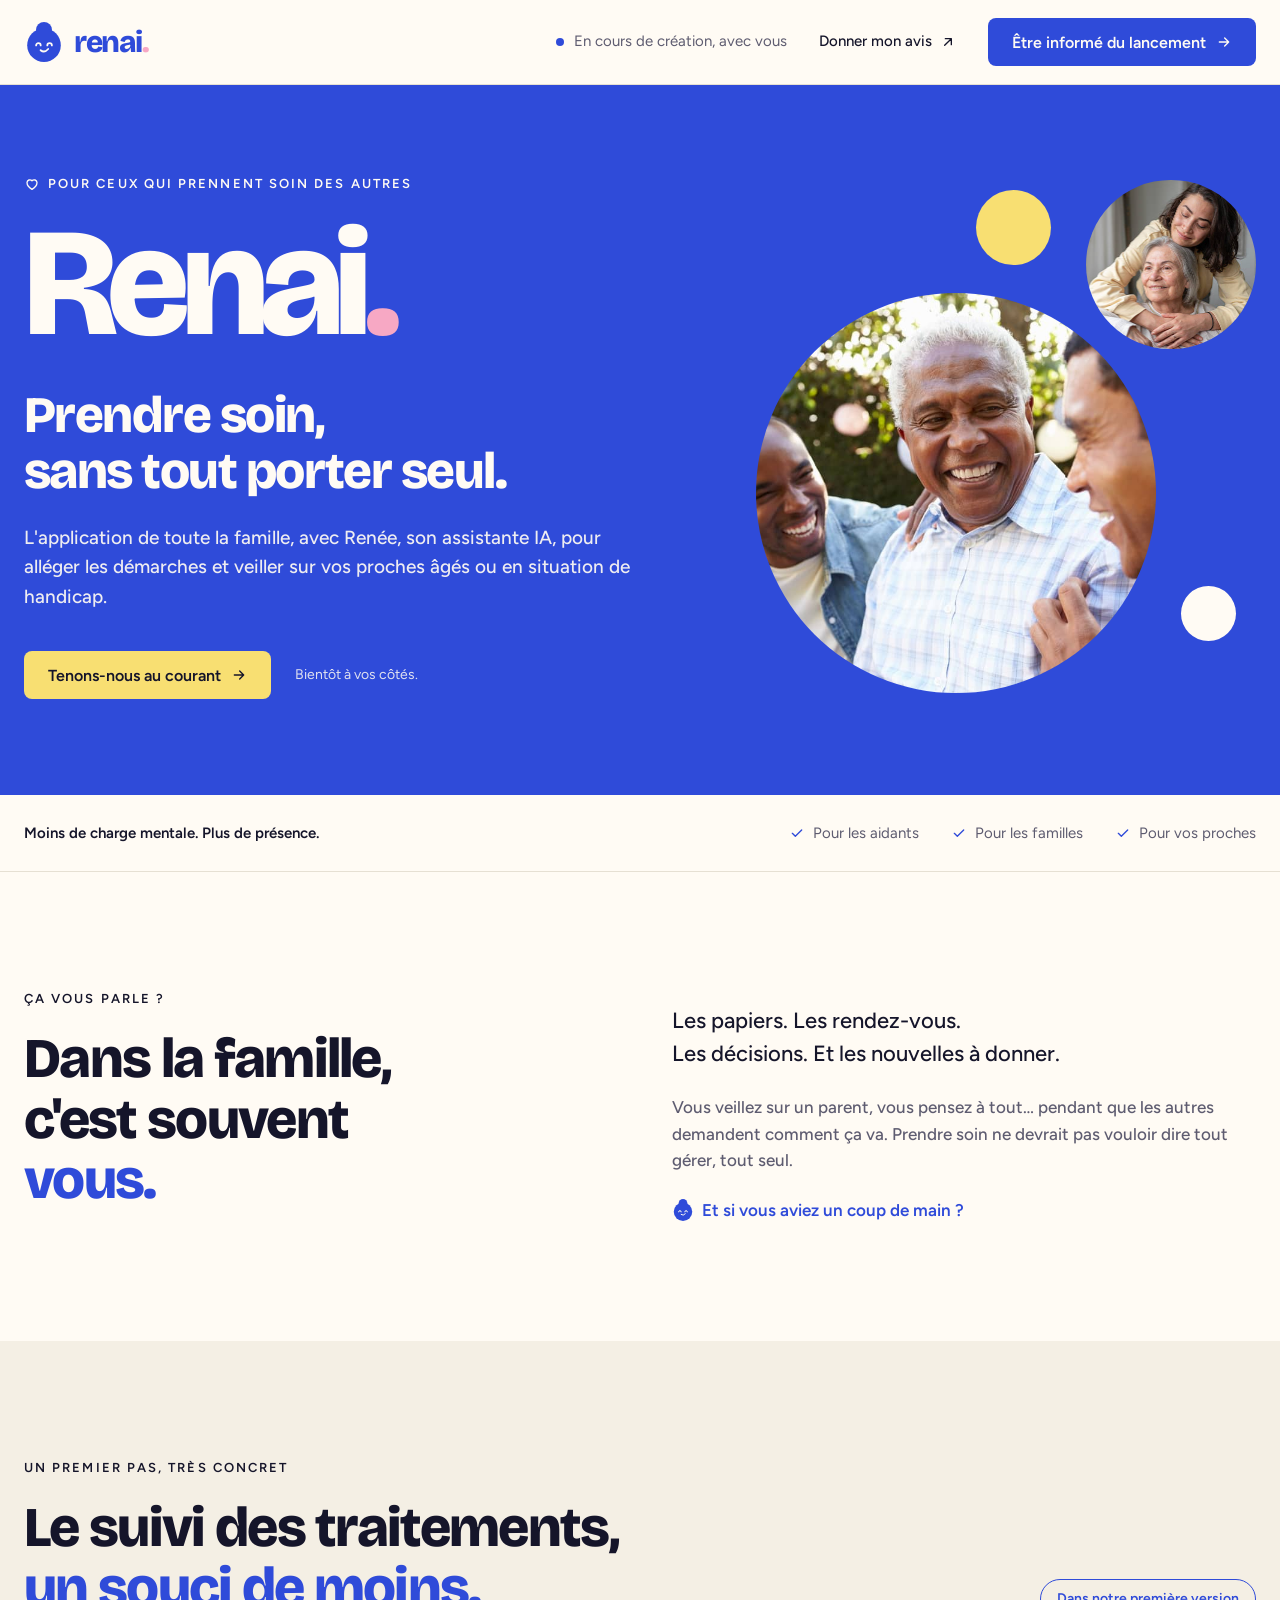
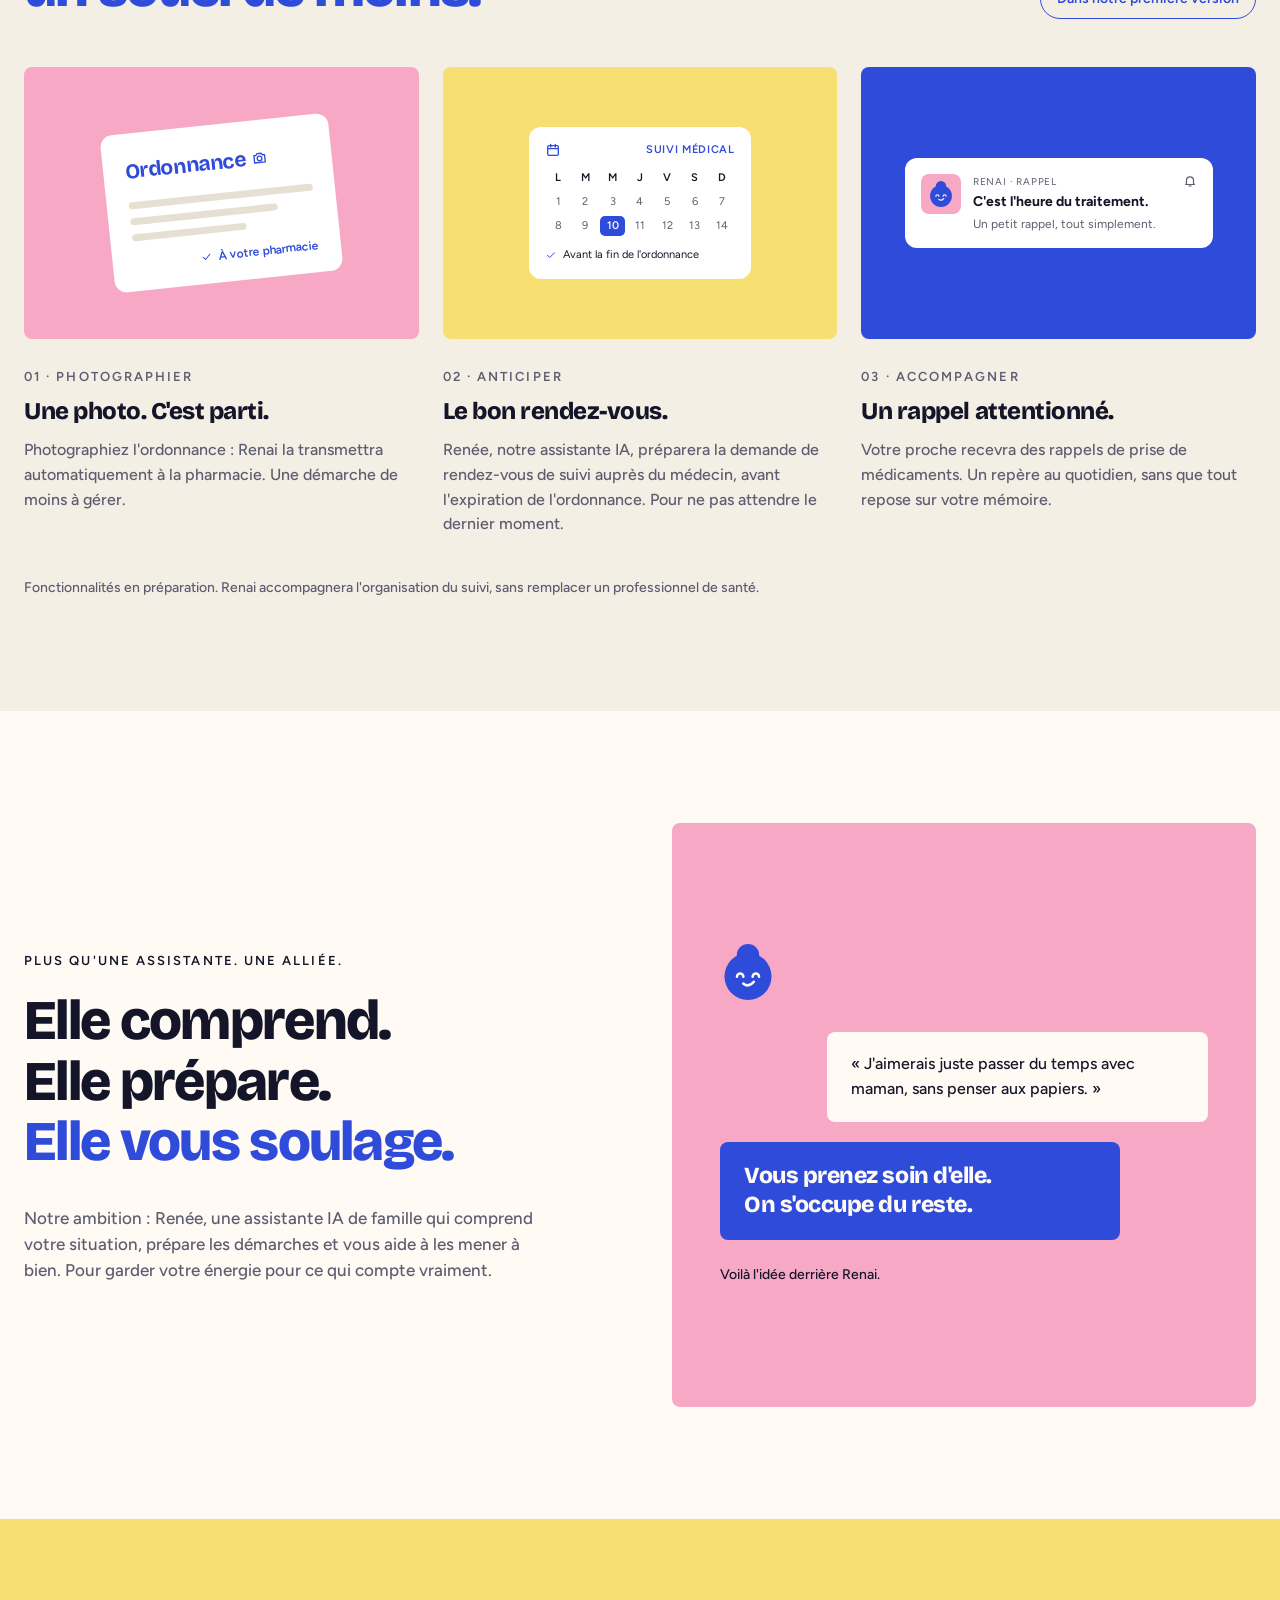
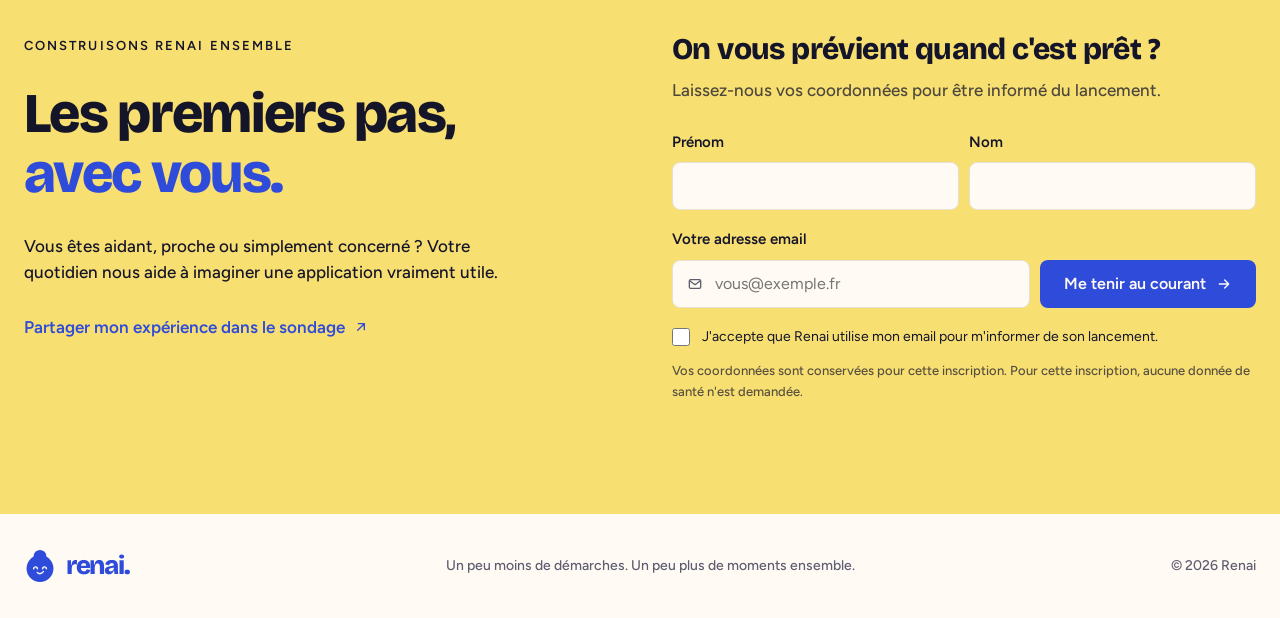
==== commit 4294c7a3: "Page organismes : chiffres DREES, apport pour l'organisme, cadre du pilote, données et consentement " ====
--- a/particuliers/index.html
+++ b/particuliers/index.html
@@ -11,8 +11,8 @@
   </script>
 <meta charset="utf-8">
 <meta name="viewport" content="width=device-width, initial-scale=1">
-<title>Renai, l'assistant IA de votre famille</title>
-<meta name="description" content="L'assistant IA de votre famille, pour alléger les démarches et veiller sur vos proches âgés ou en situation de handicap.">
+<title>Renai, l'application qui allège la charge des aidants</title>
+<meta name="description" content="Renai, l'application de toute la famille, et Renée, son assistante IA, pour alléger les démarches et veiller sur vos proches âgés ou en situation de handicap.">
 <link rel="preconnect" href="https://fonts.googleapis.com">
 <link rel="preconnect" href="https://fonts.gstatic.com" crossorigin>
 <link href="https://fonts.googleapis.com/css2?family=Bricolage+Grotesque:opsz,wght@12..96,800&family=Figtree:wght@400;500;600&display=swap" rel="stylesheet">
@@ -239,7 +239,7 @@
         <p class="eyebrow"><svg class="ico"><use href="#i-heart"/></svg>Pour ceux qui prennent soin des autres</p>
         <p class="wordmark" aria-hidden="true">Renai<span>.</span></p>
         <h1>Prendre soin,<br>sans tout porter seul.</h1>
-        <p class="lead">L'assistant IA de votre famille, pour alléger les démarches et veiller sur vos proches âgés ou en situation de handicap.</p>
+        <p class="lead">L'application de toute la famille, avec Renée, son assistante IA, pour alléger les démarches et veiller sur vos proches âgés ou en situation de handicap.</p>
         <div class="actions">
           <a class="btn btn-beurre" href="#inscription">Tenons-nous au courant <svg class="ico"><use href="#i-arrow"/></svg></a>
           <small>Bientôt à vos côtés.</small>
@@ -318,7 +318,7 @@
           </div>
           <p class="kicker">02 · Anticiper</p>
           <h3>Le bon rendez-vous.</h3>
-          <p>Renai prévoira le rendez-vous de suivi avec le médecin avant l'expiration de l'ordonnance. Pour ne pas attendre le dernier moment.</p>
+          <p>Renée, notre assistante IA, préparera la demande de rendez-vous de suivi auprès du médecin, avant l'expiration de l'ordonnance. Pour ne pas attendre le dernier moment.</p>
         </article>
 
         <article class="feature">
@@ -347,9 +347,9 @@
   <section>
     <div class="wrap ally">
       <div>
-        <p class="eyebrow">Plus qu'un assistant. Un allié.</p>
-        <h2><span>Il comprend.</span><span>Il prépare.</span><em>Il vous soulage.</em></h2>
-        <p class="muted">Notre ambition : un assistant IA de famille qui comprend votre situation, prépare les démarches et vous aide à les mener à bien. Pour garder votre énergie pour ce qui compte vraiment.</p>
+        <p class="eyebrow">Plus qu'une assistante. Une alliée.</p>
+        <h2><span>Elle comprend.</span><span>Elle prépare.</span><em>Elle vous soulage.</em></h2>
+        <p class="muted">Notre ambition : Renée, une assistante IA de famille qui comprend votre situation, prépare les démarches et vous aide à les mener à bien. Pour garder votre énergie pour ce qui compte vraiment.</p>
       </div>
       <div class="chat">
         <svg width="56" height="56" aria-hidden="true"><use href="#renai-complice"/></svg>
@@ -366,7 +366,7 @@
       <div class="intro">
         <p class="eyebrow">Construisons Renai ensemble</p>
         <h2>Les premiers pas,<em>avec vous.</em></h2>
-        <p>Vous êtes aidant, proche ou simplement concerné ? Votre quotidien nous aide à imaginer un assistant vraiment utile.</p>
+        <p>Vous êtes aidant, proche ou simplement concerné ? Votre quotidien nous aide à imaginer une application vraiment utile.</p>
         <!-- À brancher : lien du sondage -->
         <a class="text-link survey-link" href="#ensemble">Partager mon expérience dans le sondage <svg class="ico"><use href="#i-out"/></svg></a>
       </div>
@@ -396,7 +396,7 @@
           <label class="consent"><input type="checkbox" name="consent" required><span id="consent-text">J'accepte que Renai utilise mon email pour m'informer de son lancement.</span></label>
           <p class="error error-fields" role="alert">Indiquez votre prénom, votre nom, une adresse email valide et cochez la case pour continuer.</p>
           <p class="error error-send" role="alert">L'inscription n'a pas pu être envoyée. Veuillez réessayer dans un instant.</p>
-          <p class="fine">Vos coordonnées sont conservées pour cette inscription. Aucune donnée de santé n'est demandée.</p>
+          <p class="fine">Vos coordonnées sont conservées pour cette inscription. Pour cette inscription, aucune donnée de santé n'est demandée.</p>
         </form>
         <div class="sent" role="status">
           <svg width="48" height="48" aria-hidden="true"><use href="#renai-complice"/></svg>
@@ -421,7 +421,7 @@
 
 <script>
   // À brancher : URL du sondage (Tally, Typeform...). Vide = les liens restent sur la section « Construisons ensemble ».
-  const SURVEY_URL = "https://tally.so/r/44WY8r";
+  const SURVEY_URL = "https://tally.so/r/44WY8r?utm_source=landing-page";
   // Inscriptions envoyées au formulaire HubSpot HUBSPOT_PARTICULIERS (assets/js/config.js).
   // FORM_GUID vide = confirmation locale uniquement.
   const contact = window.RENAI_CONTACT || {};
